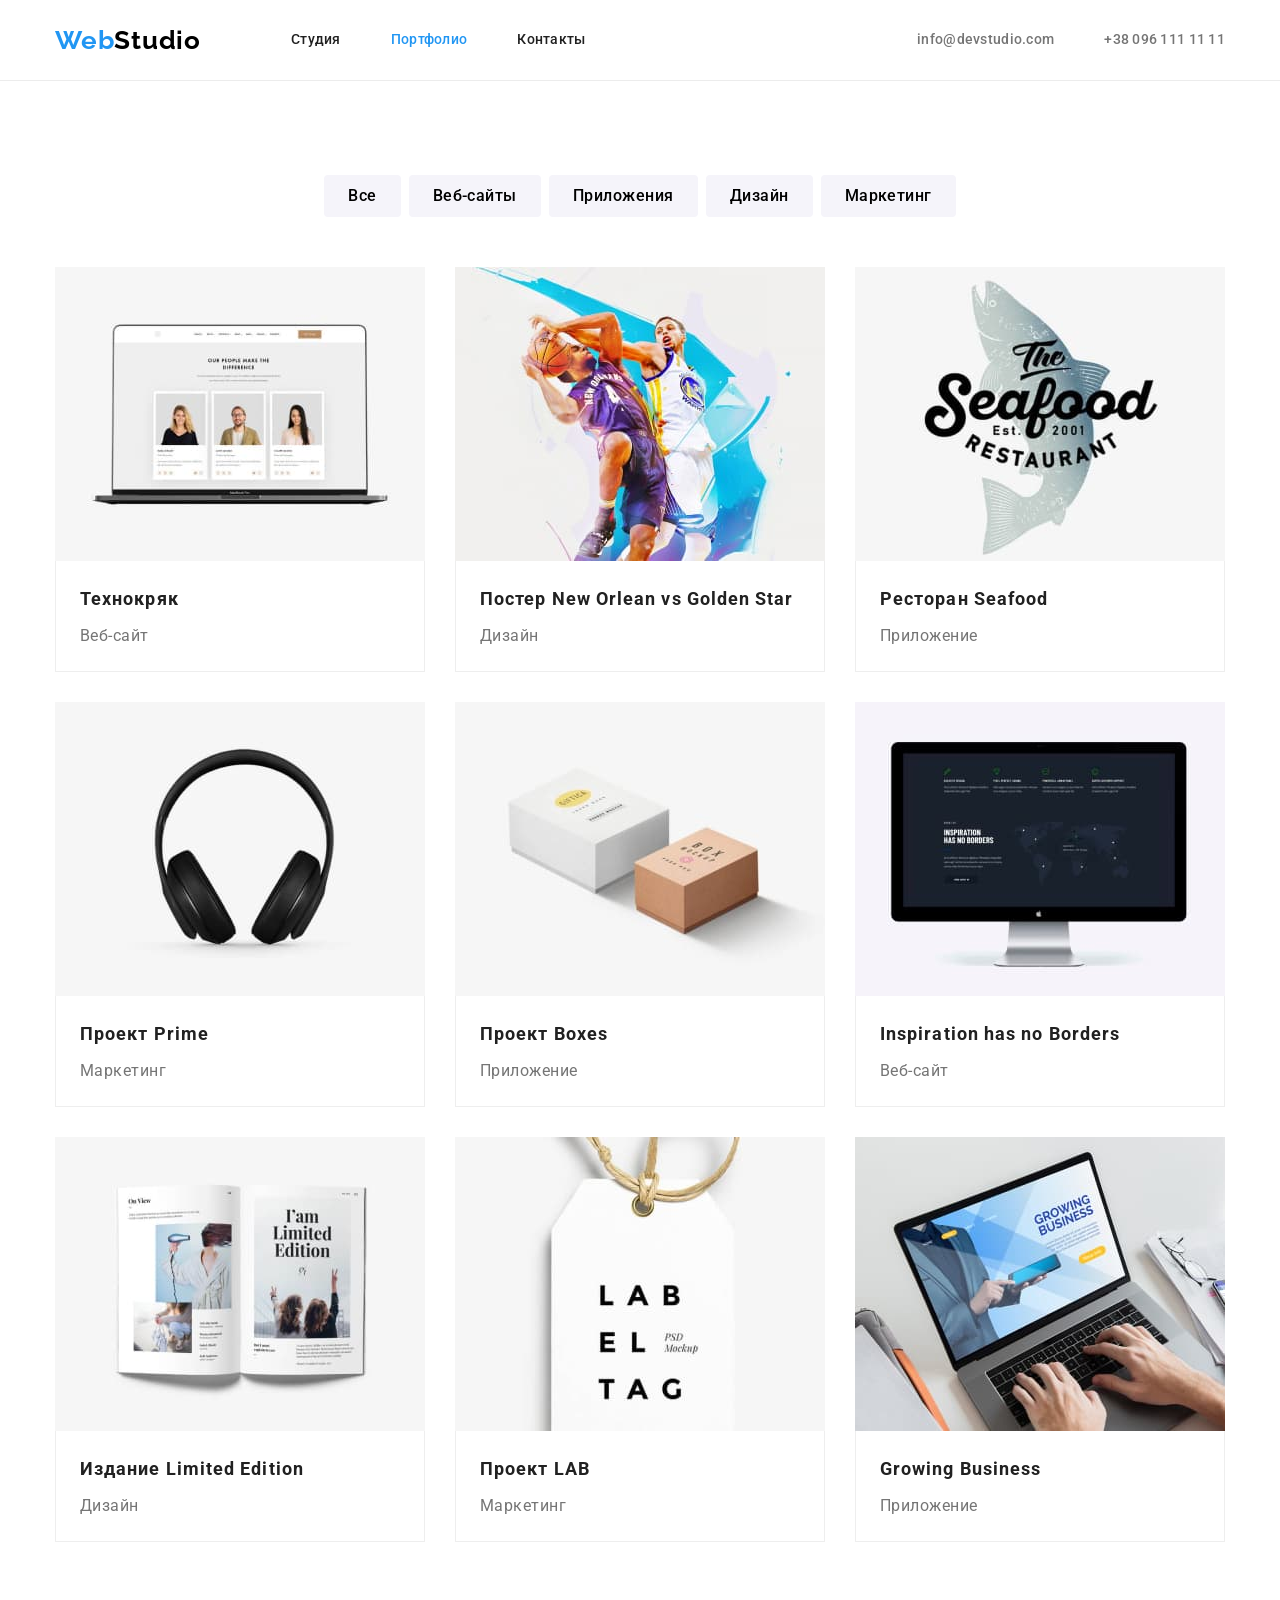
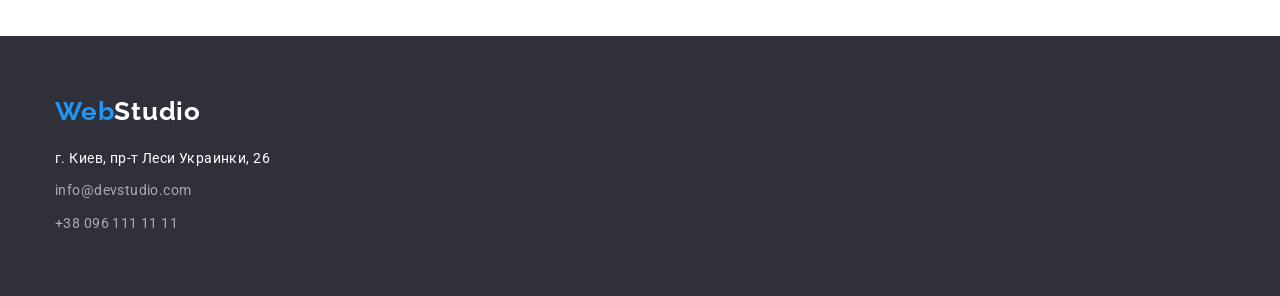
==== portfolio.html @ 1d3a821c "create all files" ====
<!DOCTYPE html>
<html lang="ru">
<head>
    <meta charset="UTF-8">
    <meta http-equiv="X-UA-Compatible" content="IE=edge">
    <meta name="viewport" content="width=device-width, initial-scale=1.0">
    <link rel="preconnect" href="https://fonts.googleapis.com">
    <link rel="preconnect" href="https://fonts.gstatic.com" crossorigin>
    <link href="https://fonts.googleapis.com/css2?family=Raleway:wght@700&family=Roboto:wght@400;500;700;900&display=swap" rel="stylesheet"> 
    <link rel="stylesheet" href="https://cdnjs.cloudflare.com/ajax/libs/modern-normalize/1.1.0/modern-normalize.min.css" integrity="sha512-wpPYUAdjBVSE4KJnH1VR1HeZfpl1ub8YT/NKx4PuQ5NmX2tKuGu6U/JRp5y+Y8XG2tV+wKQpNHVUX03MfMFn9Q==" crossorigin="anonymous" referrerpolicy="no-referrer" />
    <title>Портфолио</title>
    <link rel="stylesheet" href="./css/styles.css" />
</head>
<body class="page-portf">
    <header class="page-header">
        <div class="container">
            <nav class="main-nav">
                <a class="main-logo" href="./index.html">
                    <span class="logo-accent">Web</span>Studio
                </a>
                <ul class="main-nav list">
                    <li class="item"><a class="main-nav-li link" href="./index.html">Студия</a></li>
                    <li class="item"><a class="main-nav-li link current" href="./portfolio.html">Портфолио</a></li>
                    <li class="item"><a class="main-nav-li link" href="">Контакты</a></li>
                </ul>
                <ul class="contact list">
                    <li class="item"><a class="contact-li link" href="mailto:info@devstudio.com">info@devstudio.com</a></li>
                    <li class="item"><a class="contact-li link" href="tel:+380961111111">+38 096 111 11 11</a></li>
                </ul>
            </nav>
        </div>
    </header>
    <main>
        <section>
            <div class="container">
                <h1 class="main-title">Наши роботы</h1>
            <ul class="main-li list">
                <li class="item"><button class="main-btn" type="button">Все</button></li>
                <li class="item"><button class="main-btn" type="button">Веб-сайты</button> </li>
                <li class="item"><button class="main-btn" type="button">Приложения</button> </li>
                <li class="item"><button class="main-btn" type="button">Дизайн</button> </li>
                <li class="item"><button class="main-btn" type="button">Маркетинг</button> </li>
            </ul>
            <ul class="works-li list">
                <li class="item"><img class="main-img" src="./images/project1.jpg" alt="Ноутбук" width="370">
                <div class="workit">
                    <h3 class="name-project">Технокряк</h3>
                    <p>Веб-сайт</p>
                </div>
                </li>
                <li class="item"><img class="main-img" src="./images/project2.jpg" alt="Баскетболисты" width="370">
                <div class="workit">
                    <h3 class="name-project">Постер New Orlean vs Golden Star</h3>
                    <p>Дизайн</p>
                </div>
                </li>
                <li class="item"><img class="main-img" src="./images/project3.jpg" alt="Рыба" width="370">
                <div class="workit">
                    <h3 class="name-project">Ресторан Seafood</h3>
                    <p>Приложение</p>
                </div>
                </li>
                <li class="item"><img class="main-img" src="./images/project4.jpg" alt="Наушники" width="370">
                <div class="workit">
                    <h3 class="name-project">Проект Prime</h3>
                    <p>Маркетинг</p>
                </div>
                </li>
                <li class="item"><img class="main-img" src="./images/project5.jpg" alt="Коробки" width="370">
                <div class="workit">
                    <h3 class="name-project">Проект Boxes</h3>
                    <p>Приложение</p>
                </div>
                </li>
                <li class="item"><img class="main-img" src="./images/project6.jpg" alt="Компьютер" width="370">
                <div class="workit">
                    <h3 class="name-project">Inspiration has no Borders</h3>
                    <p>Веб-сайт</p>
                </div>
                </li>
                <li class="item"><img class="main-img" src="./images/project7.jpg" alt="Книга" width="370">
                <div class="workit">
                    <h3 class="name-project">Издание Limited Edition</h3>
                    <p>Дизайн</p>
                </div>
                </li>
                <li class="item"><img class="main-img" src="./images/project8.jpg" alt="Бирка" width="370">
                <div class="workit">
                    <h3 class="name-project">Проект LAB</h3>
                    <p>Маркетинг</p>
                </div>
                </li>
                <li class="item"><img class="main-img" src="./images/project9.jpg" alt="Ноутбук" width="370">
                <div class="workit">
                    <h3 class="name-project">Growing Business</h3>
                    <p>Приложение</p>
                </div>
                </li>
            </ul>
            </div>
        </section>
    </main>
    <footer>
        <div class="container">
            <div class="foot-log">
                <a class="footer-logo" href="./index.html">
                    <span class="logo-accent">Web</span>Studio
                </a>
            </div>
                <address class="adress-foot">
                    <ul class="adrfoo list">
                        <li class="foter-adress">г. Киев, пр-т Леси Украинки, 26</li>
                        <li><a class="adress-lnk link" href="mailto:info@devstudio.com">info@devstudio.com</a></li>
                        <li><a class="adress-lnk link" href="tel:+380961111111">+38 096 111 11 11</a></li>
                    </ul>
                </address>
        </div>
    </footer>
</body>
</html>
---- css/styles.css ----
/* цвет фона Наша команда #F5F4FA */
/* цвет карточек наша комманда #F5F4FA */
/* цвет фона героя и подвала  #2F303A */
html {
    box-sizing: border-box;
}
*,
*::before,
*::after {
    box-sizing: inherit;
}
:root {
    --primery-text-color: #757575;
    --secondary-text-color: #212121;
    --highlight-color: #2196F3;
    --primery-backgrouncol-port: #fff;
    --secondary-beckgrouncol-port: #F5F4FA;
}
body {
    background-color: var(--primery-backgrouncol-port);
    font-family: Roboto, sans-serif;
    font-style: normal;
    color: var(--primery-text-color);
}
h1,
h2,
h3,
h4,
h5,
h6,
p {
	margin-top: 0;
}
h2 {
    color: var(--secondary-text-color);
    font-weight: 700;
    font-size: 36px;
    line-height: 1.16;
    text-align: center;
    letter-spacing: 0.03em; 
}
address {
	font-style: normal;
}
img {
    display: block;
	max-width: 100%;
	height: auto;
}
section {
    padding-top: 94px;
    padding-bottom: 94px;
}
.container {
    width: 1200px;
    padding-left: 15px;
    padding-right: 15px;
    margin: 0 auto;
}
.list {
    margin: 0;
    padding: 0;
    list-style-type: none;
}
.link {
    color: inherit;
    text-decoration: none;
}

/* header */
.page-header {
    border-bottom: 1px solid #ECECEC;
    
}
.main-logo {
    margin-right: 90px;
    font-family: Raleway, sans-serif;
    font-style: normal;
    font-weight: 700;
    font-size: 26px;
    line-height: 1.19;
    letter-spacing: 0.03em;
    color: #000;
    word-spacing: inherit;
    text-decoration: none;
}
.logo-accent {
    color: var(--highlight-color);
}
.main-nav {
    display: flex;
    align-items: center;
}
.main-nav .item:last-child {
    margin-right: 0;
}
.main-nav .item + .item {
    margin-left: 50px;
}
.main-nav .item {
    padding-top: 32px;
    padding-bottom: 32px;
}
.main-nav,
.contact {
    color: var(--secondary-text-color);
    font-weight: 500;
    font-size: 14px;
    line-height: 1.14;
    letter-spacing: 0.02em;
    word-spacing: inherit;
    text-decoration: none;
}
.contact {
    display: flex;
    margin-left: auto;
    color: var(--primery-text-color);
}
.contact .item + .item {
    margin-left: 50px;
}
.current,
.main-nav-li:focus,
.main-nav-li:hover,
.contact-li:hover,
.contact-li:focus {
    color: var(--highlight-color);
    text-decoration: none;
}
/* hero */
.hero {
    padding-top: 200px;
    padding-bottom: 200px;
    background-color: #2F303A;
    text-align: center;
}
.hero-title {
    max-width: 700px;
    margin-top: 0;
    margin-right: auto;
    margin-left: auto;
    margin-bottom: 30px;
    color: #fff;
    font-weight: 900;
    font-size: 44px;
    line-height: 1.36;
    letter-spacing: 0.06em;
    text-transform: uppercase;
}
.button-hero {
    min-width: 200px;
    padding: 10px 32px;
    font-family: Roboto, sans-serif;
    font-style: normal;
    font-weight: 700;
    font-size: 16px;
    line-height: 1.88;
    letter-spacing: 0.06em;
    color: #fff;
    background-color: var(--highlight-color);
    border: 0;
    border-color: transparent;
    box-shadow: 0px 4px 4px rgba(0, 0, 0, 0.15);
    border-radius: 4px;
    cursor: pointer;
}
/* peculiarities */
.pecul {
    padding-bottom: 0;
}
.pecul-li {
    display: flex;
    flex-wrap: wrap;
    align-items: center;
}
.pecul-li .item > p {
    margin: 0;
}
.pecul-li > li {
    width: 270px;
}
.pecul-li .item:last-child {
    margin-right: 0;
}
.pecul-li .item + .item {
    margin-left: 30px;
}
.title-pecul {
    margin-top: 0;
    margin-bottom: 0;
    visibility: hidden;
    display: none;
}
.pecul h3 {
    margin: 0;
    padding-top: 0;
    margin-bottom: 10px;
    color: var(--secondary-text-color);
    font-weight: 700;
    font-size: 14px;
    line-height: 1.14;
    letter-spacing: 0.03em;
    text-transform: uppercase;
}
.pecul p {
    font-weight: 400;
    font-size: 14px;
    line-height: 1.71;
    letter-spacing: 0.03em;
}

/* lessons */
.lessons {
    filter: drop-shadow(0px 4px 4px rgba(0, 0, 0, 0.25));
}
.les-title {
    margin-top: 0;
    margin-bottom: 50px;
    text-align: center;
}
.les-li {
    display: flex;
}
.les-li .item:last-child {
    margin-right: 0;
}
.les-li .item + .item {
    margin-left: 30px;
}
/* command */
.command {
    background-color: var(--secondary-beckgrouncol-port);
}
.com-title {
    margin-top: 0;
    margin-bottom: 50px;
    text-align: center;
}
.com-li {
    display: flex;
    flex-wrap: wrap;
    align-items: center;
}
.com-li .item:last-child {
    margin-right: 0;
}
.com-li .item + .item {
    margin-left: 30px;
}
.com-na {
    padding-top: 30px;
    padding-bottom: 30px;
}
.com-li p {
    margin-bottom: 0;
    font-weight: 500;
    font-size: 16px;
    line-height: 1.18;
    text-align: center;
    letter-spacing: 0.03em;
}
.com-li > .item {
    max-width: 270px;
    background-color: #fff;
    box-shadow: 0px 1px 3px rgba(0, 0, 0, 0.12), 0px 1px 1px rgba(0, 0, 0, 0.14), 0px 2px 1px rgba(0, 0, 0, 0.2);
    border-radius: 0px 0px 4px 4px;
}
.command-name {
    margin-bottom: 10px;
    font-weight: 500;
    font-size: 16px;
    line-height: 1.18;
    text-align: center;
    letter-spacing: 0.03em;
    color: #212121;
}
/* footer */
footer {
    background-color: #2F303A;
    padding-top: 60px;
    padding-bottom: 60px;
}
.foot-log {
    margin-bottom: 20px;
}
.footer-logo {
    font-family: Raleway, sans-serif;
    font-style: normal;
    font-weight: 700;
    font-size: 26px;
    line-height: 1.19;
    letter-spacing: 0.03em;
    color: #fff;
    word-spacing: inherit;
    text-decoration: none;
}
.adress-foot .list {
    display: flex;
    flex-direction: column;
    flex-wrap: wrap;
}
.adrfoo > li:nth-child(n + 2) {
    margin-top: 9px;
}
.adress-foot,
.foter-adress {
    font-weight: 400;
    font-size: 14px;
    font-style: normal;
    line-height: 1.71;
    letter-spacing: 0.03em;
}
.foter-adress {
    color: #fff;
}
.adress-foot {
    color: rgba(255, 255, 255, 0.6);
}



/* portfolio */
.page-portf{
    font-family: Roboto, sans-serif;
    font-style: normal;
    text-decoration : none;
    color: var(--primery-text-color);
    background-color: var(--primery-backgrouncol-port)
}
.main-title {
    margin-top: 0;
    margin-bottom: 0;
    visibility: hidden;
    display: none;
}
.main-li {
    display: flex;
    justify-content: center;
    align-items: center;
    padding-bottom: 50px;
}
.main-li .item:last-child {
    margin-right: 0;
}
.main-li .item + .item {
    margin-left: 8px;
}
.main-btn {
padding: 6px 22px;
font-family: Roboto, sans-serif;
font-style: normal;
font-weight: 500;
font-size: 16px;
line-height: 1.62;
text-align: center;
letter-spacing: 0.03em;
color: #000;
background-color: var(--secondary-beckgrouncol-port);
border-color: transparent;
border-radius: 4px;
cursor: pointer;

}
.main-btn:focus,
.main-btn:hover {
    color: ;
    background-color: var(--highlight-color);

}
.works-li {
    display: flex;
    flex-wrap: wrap;
    gap: 30px;
    list-style: none;
}
.works-li > li {
    min-width: 370px;
}
.main-img {
    background-color: var(--primery-backgrouncol-port);
}
.workit {
    padding: 20px 24px;
    border-right: 1px solid #EEEEEE;
    border-bottom: 1px solid #EEEEEE;
    border-left: 1px solid #EEEEEE;
}
.workit > p {
    margin: 0;
    font-weight: 400;
    font-size: 16px;
    line-height: 1.87;
    letter-spacing: 0.03em;
}
.name-project {
    margin-bottom: 4px;
    font-weight: 700;
    font-size: 18px;
    line-height: 2;
    letter-spacing: 0.06em;
    color: #212121;
}
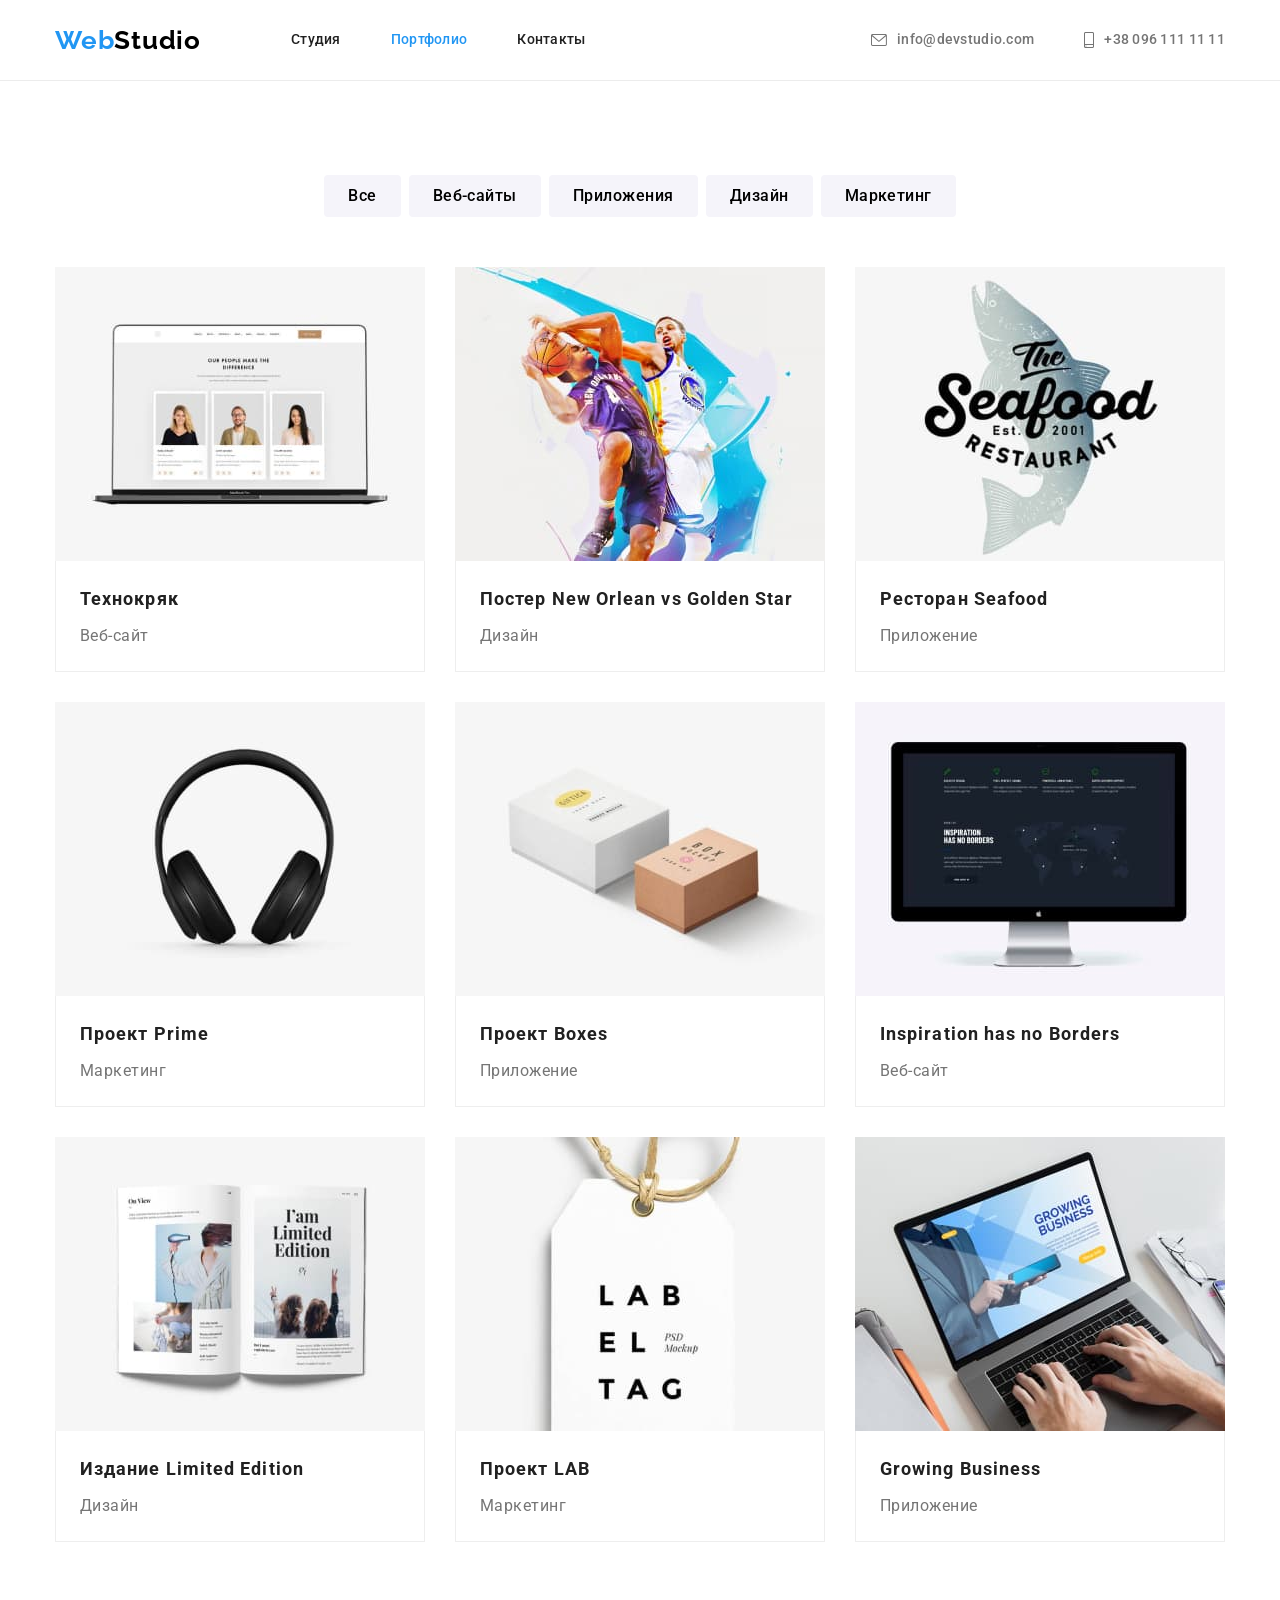
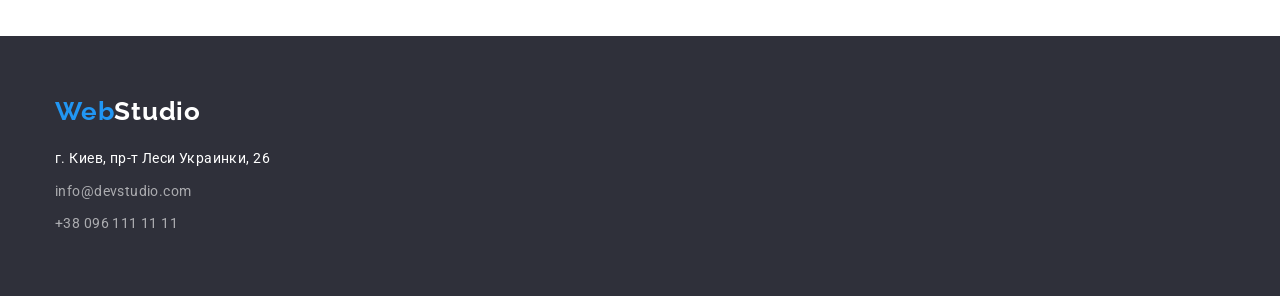
==== commit ba4db2d3: "edit 28.06" ====
--- a/portfolio.html
+++ b/portfolio.html
@@ -24,8 +24,18 @@
                     <li class="item"><a class="main-nav-li link" href="">Контакты</a></li>
                 </ul>
                 <ul class="contact list">
-                    <li class="item"><a class="contact-li link" href="mailto:info@devstudio.com">info@devstudio.com</a></li>
-                    <li class="item"><a class="contact-li link" href="tel:+380961111111">+38 096 111 11 11</a></li>
+                    <li class="item">
+                        <a class="contact-li link" href="mailto:info@devstudio.com"></a>
+                        <svg class="tell-icon" width="16"; height="12">
+                        <use href="./images/sprite1.svg#icon-envelope"></use>
+                        </svg>info@devstudio.com</a>
+                    </li>
+                    <li class="item">
+                        <a class="contact-li link" href="tel:+380961111111"></a>
+                        <svg class="smart-icon" width="10"; height="16">
+                            <use href="./images/sprite1.svg#icon-smartphone"></use>
+                        </svg>+38 096 111 11 11</a>
+                    </li>
                 </ul>
             </nav>
         </div>
--- a/css/styles.css
+++ b/css/styles.css
@@ -15,6 +15,7 @@
     --highlight-color: #2196F3;
     --primery-backgrouncol-port: #fff;
     --secondary-beckgrouncol-port: #F5F4FA;
+    --color-icon: #AFB1B8
 }
 body {
     background-color: var(--primery-backgrouncol-port);
@@ -113,8 +114,22 @@
 }
 .contact {
     display: flex;
+    padding: 0;
     margin-left: auto;
+    align-items: baseline;
     color: var(--primery-text-color);
+}
+.contact .item {
+    display: flex;
+    align-items: center;
+}
+.tell-icon {
+    margin-right: 10px;
+    fill: currentColor;
+}
+.smart-icon {
+    margin-right: 10px;
+    fill: currentColor;
 }
 .contact .item + .item {
     margin-left: 50px;
@@ -122,17 +137,30 @@
 .current,
 .main-nav-li:focus,
 .main-nav-li:hover,
-.contact-li:hover,
-.contact-li:focus {
+.contact .item:hover,
+.contact .item:focus {
     color: var(--highlight-color);
+    fill: var(--highlight-color);
     text-decoration: none;
 }
 /* hero */
 .hero {
+    /* max-width: 1600px;
+    min-height: 600px; */
+    /* margin-left: auto;
+    margin-right: auto; */
     padding-top: 200px;
     padding-bottom: 200px;
     background-color: #2F303A;
     text-align: center;
+    background-image: linear-gradient(
+        to right,
+     rgba(47, 48, 58, 0.4),
+      rgba(47, 48, 58, 0.4)), 
+      url(../images/heroimg.jpg);
+    background-repeat: no-repeat;
+    background-position: center;
+    background-size: cover;
 }
 .hero-title {
     max-width: 700px;
@@ -170,13 +198,12 @@
 }
 .pecul-li {
     display: flex;
-    flex-wrap: wrap;
     align-items: center;
 }
 .pecul-li .item > p {
     margin: 0;
 }
-.pecul-li > li {
+.pecul-li .item {
     width: 270px;
 }
 .pecul-li .item:last-child {
@@ -185,6 +212,14 @@
 .pecul-li .item + .item {
     margin-left: 30px;
 }
+.pecul-icon {
+	padding: 25px 100px;
+	background-color: var(--secondary-beckgrouncol-port);
+}
+/* .pec-ico {
+	width: 70px;
+	height: 70px;
+} */
 .title-pecul {
     margin-top: 0;
     margin-bottom: 0;
@@ -193,7 +228,7 @@
 }
 .pecul h3 {
     margin: 0;
-    padding-top: 0;
+    margin-top: 30px;
     margin-bottom: 10px;
     color: var(--secondary-text-color);
     font-weight: 700;
@@ -274,6 +309,130 @@
     letter-spacing: 0.03em;
     color: #212121;
 }
+.person {
+	display: flex;
+	width: 206px;
+	height: 44px;
+	margin-left: auto;
+	margin-right: auto;
+	margin-bottom: 32px;
+}
+
+.person a {
+	display: block;
+	width: 44px;
+	height: 44px;
+	border-radius: 50%;
+	padding: 12px;
+	fill: var(--person-bck);
+}
+
+.person a:hover,
+.person a:focus {
+	border-radius: 50%;
+	background-color: var(--accent-color);
+	color: var(--menu-bck);
+	fill: var(--menu-bck);
+}
+
+.person .social + .social {
+	margin-left: 10px;
+}
+
+.si {
+	width: 20px;
+	height: 20px;
+}
+
+
+
+
+
+/* client */
+/* .lessons {
+    filter: drop-shadow(0px 4px 4px rgba(0, 0, 0, 0.25));
+} */
+.client-title {
+    margin-top: 0;
+    margin-bottom: 50px;
+    text-align: center;
+    
+}
+.client-li {
+    display: flex;
+    justify-content: center;
+    align-items: center;
+    cursor: pointer;
+}
+
+.client-li .item {
+    color: var(--color-icon);
+    border: 1px solid #AFB1B8;
+    border-radius: 4px;
+    width: 170px;
+    height: 92px;
+    display: flex;
+    justify-content: center;
+    align-items: center;
+}
+.client-li .item:last-child {
+    margin-right: 0;
+}
+.client-li .item + .item {
+    margin-left: 30px;
+}
+
+
+/* .clients-title {
+	font-weight: 700;
+	font-size: 36px;
+	line-height: 1.16;
+	text-align: center;
+	margin-bottom: 50px;
+}
+
+.company {
+	display: flex;
+	justify-content: center;
+}
+
+.clients {
+	padding-bottom: 94px;
+}
+
+.clients a {
+	display: flex;
+	width: 170px;
+	height: 92px;
+	align-items: center;
+	justify-content: center;
+	fill: var(--person-bck);
+	border: 1px solid var(--person-bck);
+	border-radius: 4px;
+}
+
+.company .card {
+	display: flex;
+}
+
+.company a:hover,
+.company a:focus {
+	fill: var(--accent-color);
+	color: var(--accent-color);
+	border: 1px solid var(--accent-color);
+}
+
+.clients .card + .card {
+	margin-left: 30px;
+}
+
+.ci {
+	width: 106px;
+	height: 60px;
+} */
+
+
+
 /* footer */
 footer {
     background-color: #2F303A;
@@ -316,6 +475,29 @@
 .adress-foot {
     color: rgba(255, 255, 255, 0.6);
 }
+
+/* .social-links a {
+	display: block;
+	width: 44px;
+	height: 44px;
+	padding: 12px;
+	margin-top: 20px;
+	border-radius: 50%;
+	fill: var(--menu-bck);
+	background-color: rgba(255, 255, 255, 0.1);
+}
+
+.social-links a:hover,
+.social-links a:focus {
+	border-radius: 50%;
+	background-color: var(--accent-color);
+	fill: var(--menu-bck);
+	color: var(--menu-bck);
+}
+
+.links .icon + .icon {
+	margin-left: 10px;
+} */
 
 
 
@@ -337,7 +519,7 @@
     display: flex;
     justify-content: center;
     align-items: center;
-    padding-bottom: 50px;
+    margin-bottom: 50px;
 }
 .main-li .item:last-child {
     margin-right: 0;
@@ -363,7 +545,7 @@
 }
 .main-btn:focus,
 .main-btn:hover {
-    color: ;
+    color: #fff;
     background-color: var(--highlight-color);
 
 }
@@ -375,6 +557,10 @@
 }
 .works-li > li {
     min-width: 370px;
+}
+.works-li .item:hover {
+    box-shadow: 0px 1px 1px rgba(0, 0, 0, 0.12), 0px 4px 4px rgba(0, 0, 0, 0.06), 1px 4px 6px rgba(0, 0, 0, 0.16);
+    cursor: pointer;
 }
 .main-img {
     background-color: var(--primery-backgrouncol-port);
@@ -392,6 +578,7 @@
     line-height: 1.87;
     letter-spacing: 0.03em;
 }
+
 .name-project {
     margin-bottom: 4px;
     font-weight: 700;
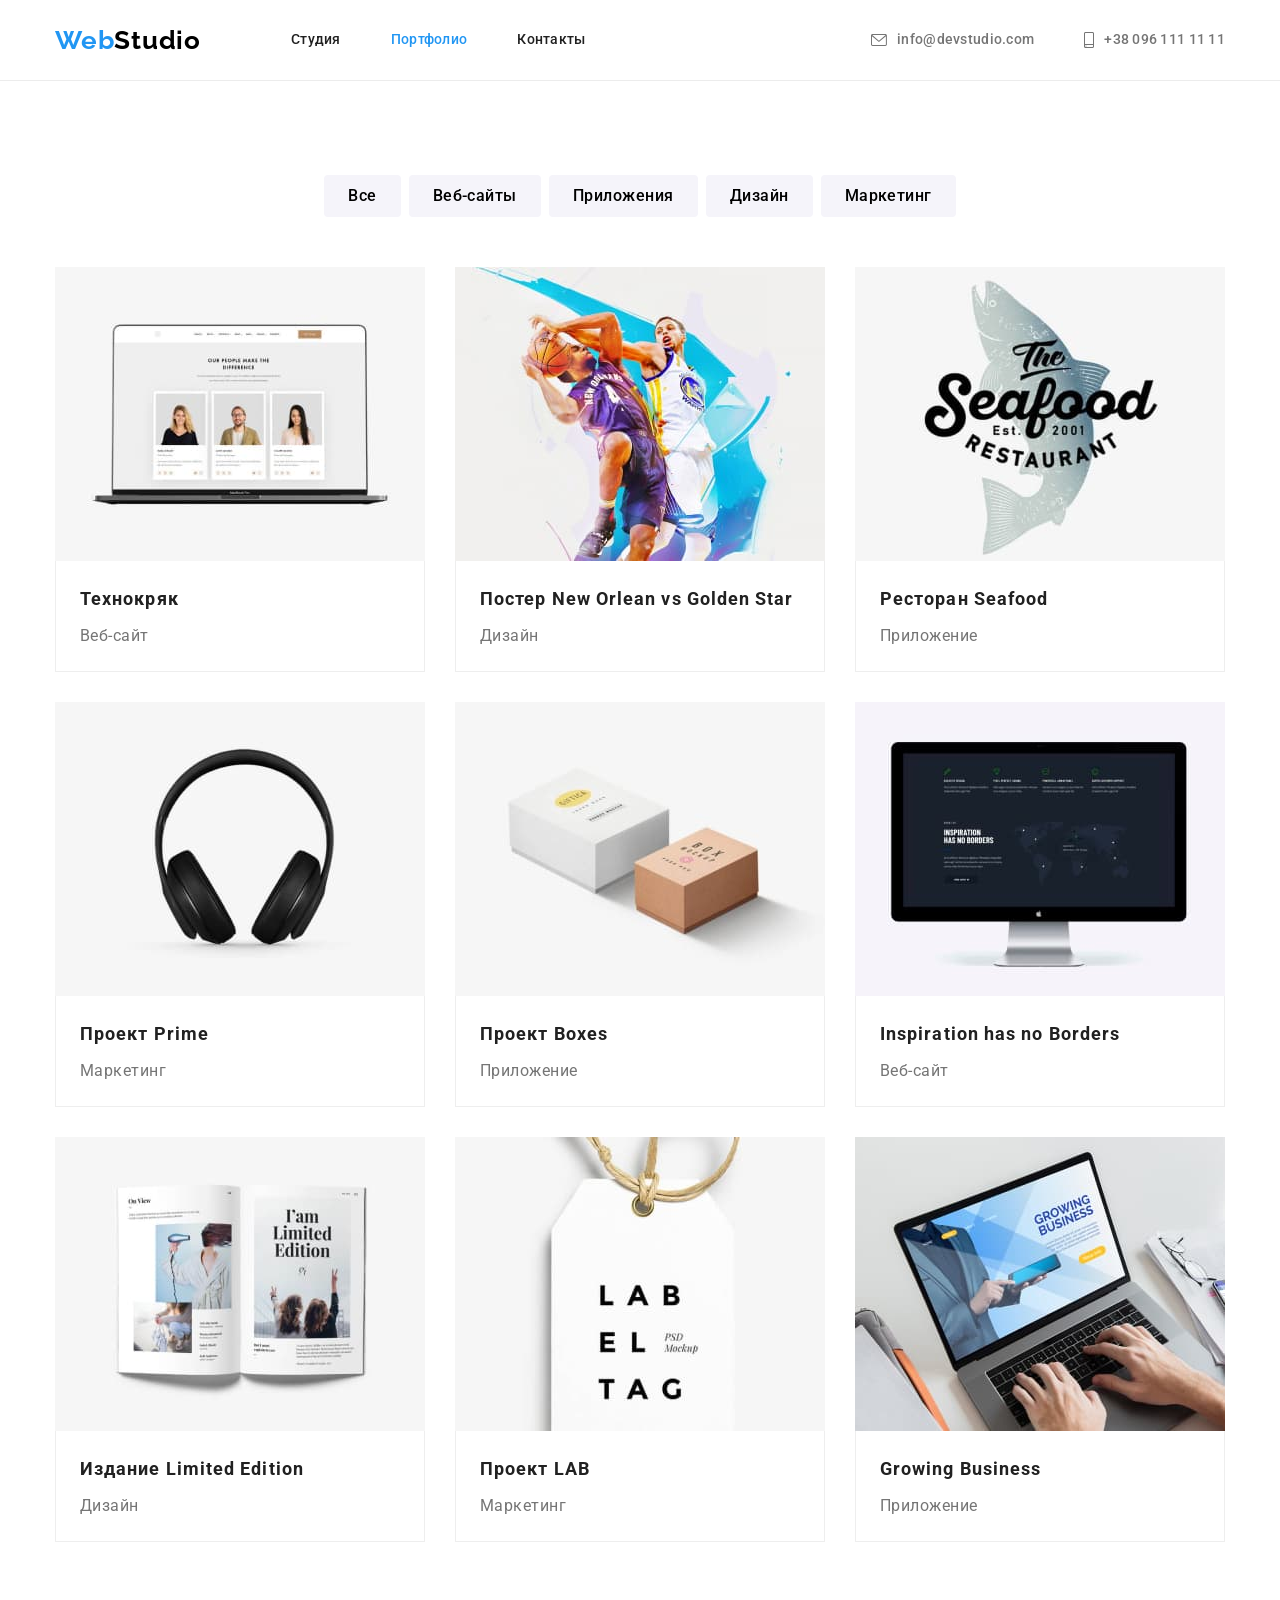
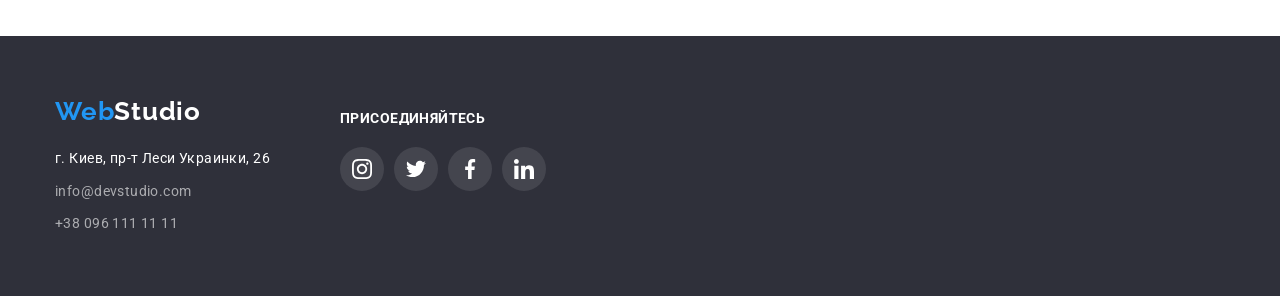
==== commit c2b0afbc: "edit" ====
--- a/portfolio.html
+++ b/portfolio.html
@@ -112,18 +112,49 @@
     </main>
     <footer>
         <div class="container">
-            <div class="foot-log">
-                <a class="footer-logo" href="./index.html">
-                    <span class="logo-accent">Web</span>Studio
-                </a>
+            <div class="footer">
+                <div class="foot-log">
+                    <a class="footer-logo" href="./index.html">
+                        <span class="logo-accent">Web</span>Studio
+                    </a>
+                    <address class="adress-foot">
+                        <ul class="adrfoo list">
+                            <li class="foter-adress">г. Киев, пр-т Леси Украинки, 26</li>
+                            <li><a class="adress-lnk link" href="mailto:info@devstudio.com">info@devstudio.com</a></li>
+                            <li><a class="adress-lnk link" href="tel:+380961111111">+38 096 111 11 11</a></li>
+                        </ul>
+                </div>
+                    </address>
+                <div class="networ links">
+                        <h2>присоединяйтесь</h2>
+                        <ul class="network list">
+                            <li class="netwo"><a href="#">
+                                <svg class="netsvg">
+                                <use href="./images/sprite1.svg#icon-instagram2"></use>
+                                </svg>
+                                </a>
+                                </li>
+                                <li class="netwo"><a href="#">
+                                <svg class="netsvg">
+                                <use href="./images/sprite1.svg#icon-twitter2"></use>
+                                </svg>
+                                </a>
+                                </li>
+                                <li class="netwo"><a href="#">
+                                <svg class="netsvg">
+                                <use href="./images/sprite1.svg#icon-facebook2"></use>
+                                </svg>
+                                </a>
+                                </li>
+                                <li class="netwo"><a href="#">
+                                <svg class="netsvg">
+                                <use href="./images/sprite1.svg#icon-linkedin2"></use>
+                                </svg>
+                                </a>
+                                </li>
+                            </ul>
+                </div>
             </div>
-                <address class="adress-foot">
-                    <ul class="adrfoo list">
-                        <li class="foter-adress">г. Киев, пр-т Леси Украинки, 26</li>
-                        <li><a class="adress-lnk link" href="mailto:info@devstudio.com">info@devstudio.com</a></li>
-                        <li><a class="adress-lnk link" href="tel:+380961111111">+38 096 111 11 11</a></li>
-                    </ul>
-                </address>
         </div>
     </footer>
 </body>
--- a/css/styles.css
+++ b/css/styles.css
@@ -59,10 +59,11 @@
     margin: 0 auto;
 }
 .list {
-    margin: 0;
-    padding: 0;
-    list-style-type: none;
-}
+    list-style: none;
+	padding-left: 0;
+	margin: 0;
+}
+
 .link {
     color: inherit;
     text-decoration: none;
@@ -212,10 +213,31 @@
 .pecul-li .item + .item {
     margin-left: 30px;
 }
-.pecul-icon {
+.pecul-li .item::before {
+    display: block;
+    content: '';
+    height: 120px;
+    background-color: var(--secondary-beckgrouncol-port);
+    background-size: contain;
+    background-repeat: no-repeat;
+    background-position: center;
+}
+.icon-ant::before {
+    background-image: url(../images/svg/Group1.svg);
+}
+.icon-clock::before {
+    background-image: url(../images/svg/Group2.svg);
+}
+.icon-comp::before {
+    background-image: url(../images/svg/Group3.svg);
+}
+.icon-cosm::before {
+    background-image: url(../images/svg/Group4.svg);
+}
+/* .pecul-icon {
 	padding: 25px 100px;
 	background-color: var(--secondary-beckgrouncol-port);
-}
+} */
 /* .pec-ico {
 	width: 70px;
 	height: 70px;
@@ -309,49 +331,33 @@
     letter-spacing: 0.03em;
     color: #212121;
 }
-.person {
+.soc {
 	display: flex;
 	width: 206px;
 	height: 44px;
 	margin-left: auto;
 	margin-right: auto;
-	margin-bottom: 32px;
-}
-
-.person a {
-	display: block;
+    margin-top: 16px;
+}
+.soc a {
+	display: flex;
+    align-items: center;
+    justify-content: center;
 	width: 44px;
 	height: 44px;
 	border-radius: 50%;
-	padding: 12px;
-	fill: var(--person-bck);
-}
-
-.person a:hover,
-.person a:focus {
+	fill: var(--color-icon);
+}
+.soc a:hover {
 	border-radius: 50%;
-	background-color: var(--accent-color);
-	color: var(--menu-bck);
-	fill: var(--menu-bck);
-}
-
-.person .social + .social {
+	background-color: var(--highlight-color);
+	fill: var(--secondary-beckgrouncol-port);
+}
+.soc .social + .social {
 	margin-left: 10px;
 }
 
-.si {
-	width: 20px;
-	height: 20px;
-}
-
-
-
-
-
 /* client */
-/* .lessons {
-    filter: drop-shadow(0px 4px 4px rgba(0, 0, 0, 0.25));
-} */
 .client-title {
     margin-top: 0;
     margin-bottom: 50px;
@@ -366,7 +372,6 @@
 }
 
 .client-li .item {
-    color: var(--color-icon);
     border: 1px solid #AFB1B8;
     border-radius: 4px;
     width: 170px;
@@ -381,55 +386,18 @@
 .client-li .item + .item {
     margin-left: 30px;
 }
-
-
-/* .clients-title {
-	font-weight: 700;
-	font-size: 36px;
-	line-height: 1.16;
-	text-align: center;
-	margin-bottom: 50px;
-}
-
-.company {
-	display: flex;
-	justify-content: center;
-}
-
-.clients {
-	padding-bottom: 94px;
-}
-
-.clients a {
-	display: flex;
-	width: 170px;
-	height: 92px;
-	align-items: center;
-	justify-content: center;
-	fill: var(--person-bck);
-	border: 1px solid var(--person-bck);
-	border-radius: 4px;
-}
-
-.company .card {
-	display: flex;
-}
-
-.company a:hover,
-.company a:focus {
-	fill: var(--accent-color);
-	color: var(--accent-color);
-	border: 1px solid var(--accent-color);
-}
-
-.clients .card + .card {
-	margin-left: 30px;
-}
-
-.ci {
-	width: 106px;
-	height: 60px;
-} */
+.client-li a {
+    fill: var(--primery-text-color);
+}
+.client-li a:hover,
+.client-li .item:hover {
+    border-color: var(--highlight-color);
+    fill: var(--highlight-color);
+    
+}
+
+
+
 
 
 
@@ -439,8 +407,16 @@
     padding-top: 60px;
     padding-bottom: 60px;
 }
+.footer {
+    display: flex;
+    justify-content: flex-start;
+}
 .foot-log {
-    margin-bottom: 20px;
+    display: inline-block;
+    flex-direction: column;
+    flex-wrap: wrap;
+    margin-right: 0;
+    
 }
 .footer-logo {
     font-family: Raleway, sans-serif;
@@ -452,12 +428,9 @@
     color: #fff;
     word-spacing: inherit;
     text-decoration: none;
-}
-.adress-foot .list {
-    display: flex;
-    flex-direction: column;
-    flex-wrap: wrap;
-}
+    
+}
+
 .adrfoo > li:nth-child(n + 2) {
     margin-top: 9px;
 }
@@ -473,31 +446,55 @@
     color: #fff;
 }
 .adress-foot {
+    margin-top: 20px;
     color: rgba(255, 255, 255, 0.6);
 }
-
-/* .social-links a {
-	display: block;
+.networ {
+    margin-top: 15px;
+    margin-left: 70px;
+}
+.network {
+	display: flex;
+	width: 206px;
+	
+}
+.networ h2 {
+	font-style: normal;
+	font-weight: 700;
+	font-size: 14px;
+	line-height: 1.14;
+	letter-spacing: 0.03em;
+	text-transform: uppercase;
+	color: var(--primery-backgrouncol-port);
+    text-align: start;
+    margin-bottom: 20px;
+}
+
+.network a {
+	display: flex;
+    justify-content: flex-start;
+    align-items: center;
 	width: 44px;
 	height: 44px;
 	padding: 12px;
-	margin-top: 20px;
 	border-radius: 50%;
-	fill: var(--menu-bck);
+	fill: var(--primery-backgrouncol-port);
 	background-color: rgba(255, 255, 255, 0.1);
 }
-
-.social-links a:hover,
-.social-links a:focus {
-	border-radius: 50%;
-	background-color: var(--accent-color);
-	fill: var(--menu-bck);
-	color: var(--menu-bck);
-}
-
-.links .icon + .icon {
+.network a:hover {
+    border-radius: 50%;
+	background-color: var(--highlight-color);
+
+}
+.links .netwo + .netwo {
 	margin-left: 10px;
-} */
+}
+.netsvg {
+    width: 20px;
+    height: 20px;
+}
+
+
 
 
 
@@ -547,6 +544,8 @@
 .main-btn:hover {
     color: #fff;
     background-color: var(--highlight-color);
+    box-shadow: 0px 3px 1px rgba(0, 0, 0, 0.1), 0px 1px 2px rgba(0, 0, 0, 0.08), 0px 2px 2px rgba(0, 0, 0, 0.12);
+    border-radius: 4px;
 
 }
 .works-li {
